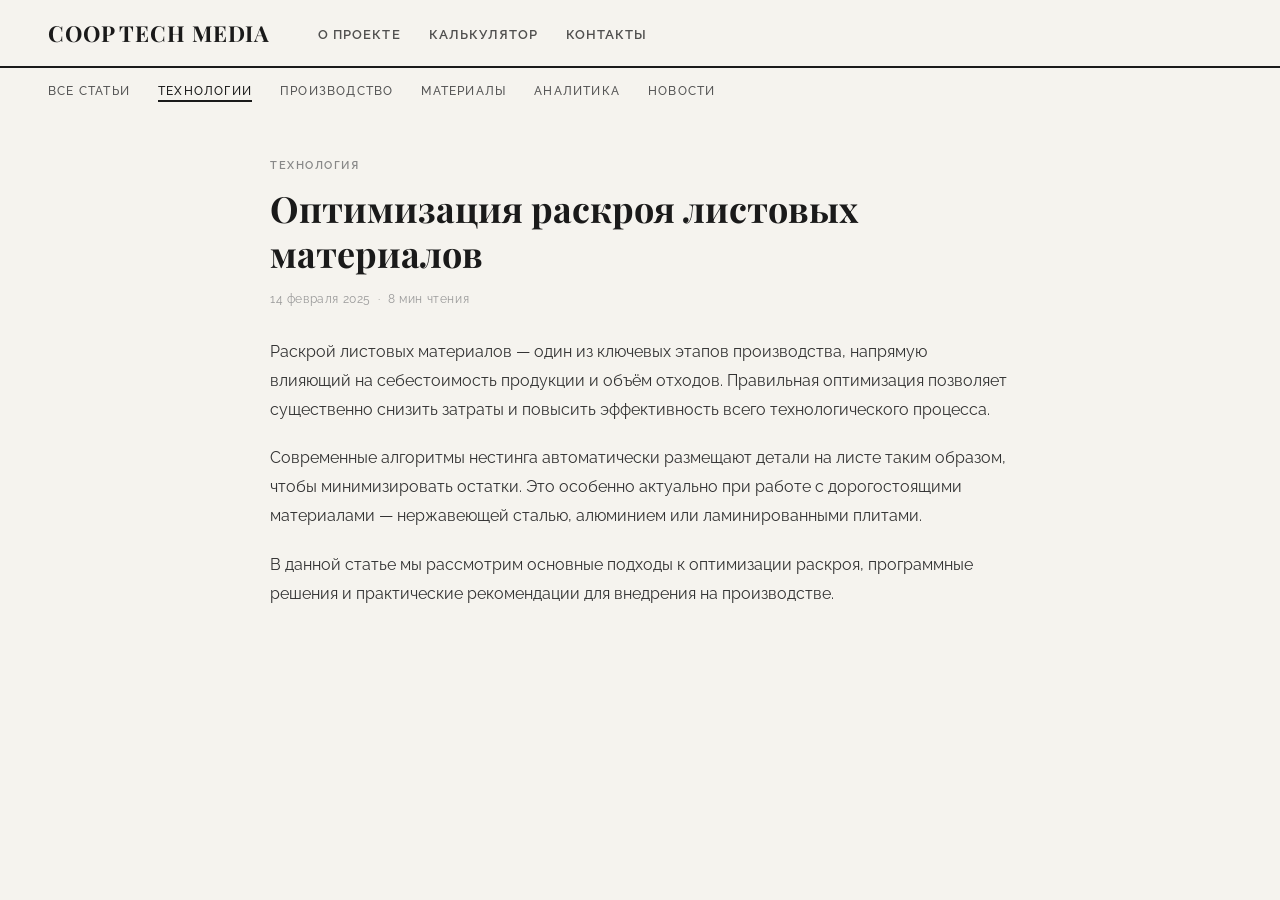
==== index.html @ 6849e45e "ilya jaber" ====
<!DOCTYPE html>
<html lang="ru">
<head>
  <meta charset="UTF-8" />
  <meta name="viewport" content="width=device-width, initial-scale=1.0"/>
  <title>Coop Tech Media</title>
  <link rel="stylesheet" href="style.css" />
</head>
<body>

<nav class="top-nav">
  <a class="logo" href="#">COOP TECH MEDIA</a>
  <ul class="top-nav-links">
    <li><a href="index.html">О проекте</a></li>
    <li><a href="calculator.html" class="active">Калькулятор</a></li>
    <li><a href="contacts.html">Контакты</a></li>
  </ul>
</nav>

<div class="divider"></div>

<nav class="sub-nav">
  <ul class="sub-nav-links">
    <li><a href="#">Все статьи</a></li>
    <li><a href="#" class="active">Технологии</a></li>
    <li><a href="#">Производство</a></li>
    <li><a href="#">Материалы</a></li>
    <li><a href="#">Аналитика</a></li>
    <li><a href="#">Новости</a></li>
  </ul>
</nav>

<main class="page active" id="page-main">

  <div class="article-header">
    <div class="article-tag">Технология</div>
    <h1 class="article-title">Оптимизация раскроя листовых материалов</h1>
    <div class="article-meta">14 февраля 2025 &nbsp;·&nbsp; 8 мин чтения</div>
  </div>

  <div class="article-body">
    <p>
      Раскрой листовых материалов — один из ключевых этапов производства, напрямую влияющий на себестоимость продукции и объём отходов. Правильная оптимизация позволяет существенно снизить затраты и повысить эффективность всего технологического процесса.
    </p>
    <p>
      Современные алгоритмы нестинга автоматически размещают детали на листе таким образом, чтобы минимизировать остатки. Это особенно актуально при работе с дорогостоящими материалами — нержавеющей сталью, алюминием или ламинированными плитами.
    </p>
    <p>
      В данной статье мы рассмотрим основные подходы к оптимизации раскроя, программные решения и практические рекомендации для внедрения на производстве.
    </p>
  </div>

</main>
</body>
</html>
---- style.css ----
@import url('https://fonts.googleapis.com/css2?family=Playfair+Display:wght@700&family=Raleway:wght@400;500;600&display=swap');

*, *::before, *::after { box-sizing: border-box; margin: 0; padding: 0; }

body {
  font-family: 'Raleway', sans-serif;
  background: #f5f3ee;
  color: #1a1a1a;
  min-height: 100vh;
}

/* ── TOP NAV ── */
.top-nav {
  display: flex;
  align-items: center;
  padding: 18px 48px;
  gap: 36px;
  background: #f5f3 ee;
}

.logo {
  font-family: 'Playfair Display', serif;
  font-size: 22px;
  font-weight: 700;
  letter-spacing: 0.04em;
  color: #1a1a1a;
  text-decoration: none;
  white-space: nowrap;
  margin-right: 12px; /* внешний отступ */
}

.top-nav-links {
  display: flex;
  gap: 28px;
  list-style: none;
}

.top-nav-links a {
  font-size: 13px;
  font-weight: 600;
  letter-spacing: 0.08em;
  text-transform: uppercase;
  color: #1a1a1a;
  text-decoration: none;
  opacity: 0.75;
}

/* ── BLACK DIVIDER ── */
.divider {
  width: 100%;
  height: 2px;
  background: #1a1a1a;
}

/* ── SECONDARY NAV ── */
.sub-nav {
  display: flex;
  align-items: center;
  padding: 12px 48px;
  gap: 32px;
  background: #f5f3ee;
}

.sub-nav-links {
  display: flex;
  gap: 28px;
  list-style: none;
}

.sub-nav-links-github{
    display: flex;
    list-style: none;
    align-items: center;
    font-size: 50px;
    text-decoration: none;
}

.sub-nav-links a {
  font-size: 12px;
  font-weight: 500;
  letter-spacing: 0.1em;
  text-transform: uppercase;
  color: #555;
  text-decoration: none;
  transition: color 0.2s;
  cursor: pointer;
}

.sub-nav-links .active {
  color: #1a1a1a;
  border-bottom: 2px solid #1a1a1a;
  padding-bottom: 2px;
}

/* ── PAGES ── */
.page.active { 
  display: flex; 
  flex-direction: column; 
  align-items: center; 
  padding: 48px 48px 64px; 
  gap: 32px; 
}

/* ── ARTICLE PAGE ── */
.article-header {
  max-width: 740px;
  width: 100%;
  text-align: left;
}

.article-tag {
  font-size: 11px;
  font-weight: 600;
  letter-spacing: 0.14em;
  text-transform: uppercase;
  color: #888;
  margin-bottom: 14px;
}

.article-title {
  font-family: 'Playfair Display', serif;
  font-size: 36px;
  line-height: 1.25;
  color: #1a1a1a;
  margin-bottom: 16px;
}

.article-meta {
  font-size: 12px;
  color: #999;
  letter-spacing: 0.05em;
}

/* ── ARTICLE BODY ── */
.article-body {
  max-width: 740px;
  width: 100%;
  font-size: 16px;
  line-height: 1.8;
  color: #333;
}
.article-body p { margin-bottom: 20px; }

/* ── CALCULATOR  ── */
.calc-page {
  padding: 48px 48px 64px;
}

.calc-page {
  display: flex;
  flex-direction: column;
  align-items: center;
  padding: 48px 48px 64px;
}

.calc-wrapper {
  background: #1a1a1a;
  border-radius: 20px;
  padding: 24px;
  width: 320px;
  box-shadow: 0 24px 64px rgba(0,0,0,0.25);
}

.calc-display {
  background: #2c2c2c;
  border-radius: 12px;
  padding: 20px 20px 12px;
  margin-bottom: 20px;
  text-align: right;
}

.calc-display .current-val {
  font-family: 'Playfair Display', serif;
  font-size: 42px;
  color: #f5f3ee;
  letter-spacing: -0.02em;
}

.calc-row {
  display: grid;
  grid-template-columns: repeat(4, 1fr);
  gap: 10px;
  margin-bottom: 10px;
}

.calc-btn {
  border: none;
  border-radius: 10px;
  padding: 18px 0;
  font-family: 'Raleway', sans-serif;
  font-size: 16px;
  font-weight: 600;
  cursor: pointer;
  transition: filter 0.15s, transform 0.1s;
}


.calc-btn:active { transform: scale(0.97); }

.calc-btn.digit  { background: #3a3a3a; color: #f5f3ee; }
.calc-btn.op     { background: #555;    color: #f5f3ee; }
.calc-btn.accent { background: #e8a045; color: #fff; }
.calc-btn.equal  { background: #e8a045; color: #fff; grid-column: span 2; }

.calc-select {
  background: #3a3a3a;
  color: #f5f3ee;
  border: none;
  border-radius: 10px;
  padding: 12px 10px;
  font-family: 'Raleway', sans-serif;
  font-size: 13px;
  font-weight: 600;
  cursor: pointer;
  width: 100%;
}
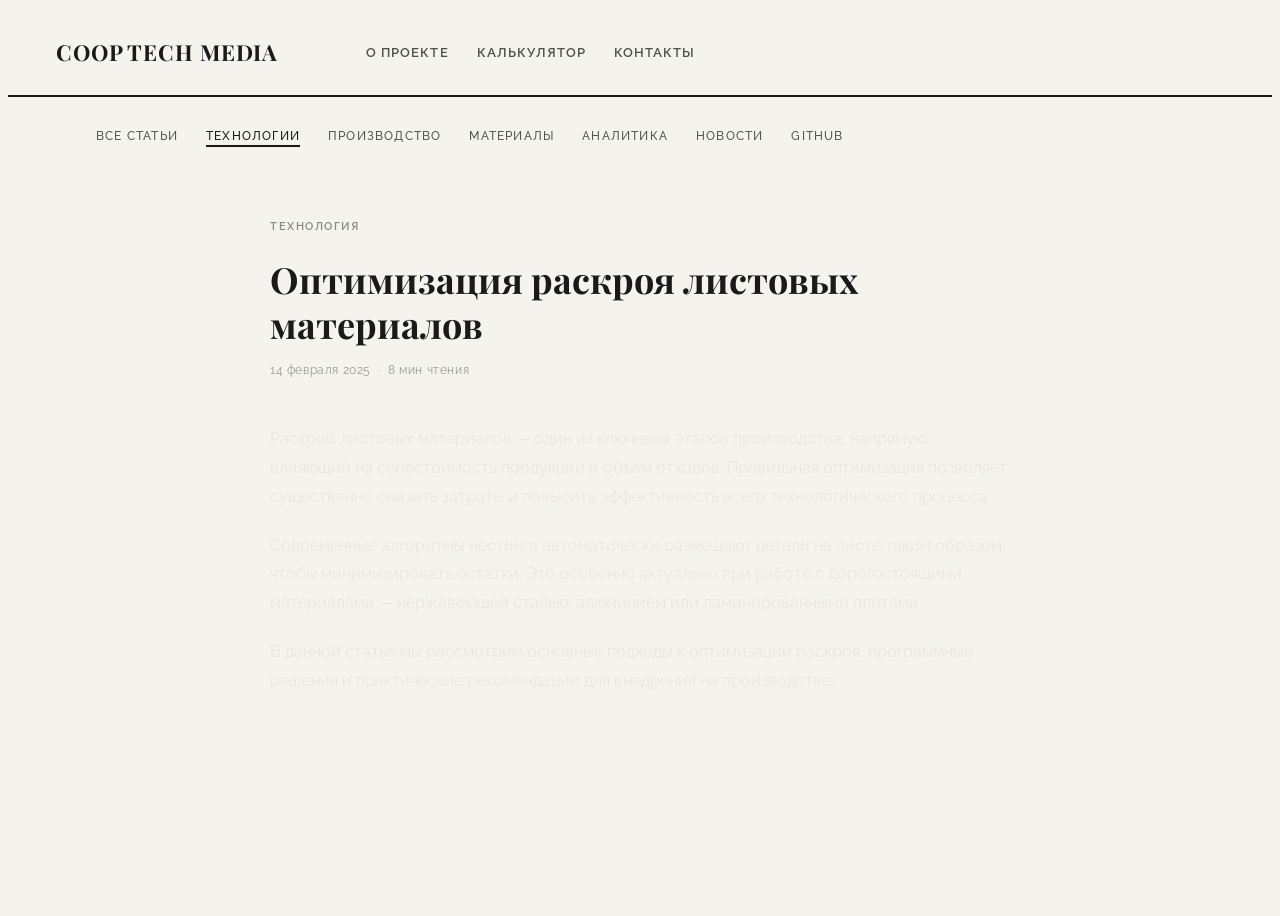
==== commit 8dd1569e: "Lab_2 done" ====
--- a/index.html
+++ b/index.html
@@ -27,6 +27,7 @@
     <li><a href="#">Материалы</a></li>
     <li><a href="#">Аналитика</a></li>
     <li><a href="#">Новости</a></li>
+    <li><a href="https://github.com/GibertyMilov/NAP_course_2026/tree/Lab_1">Github</a></li> 
   </ul>
 </nav>
 
--- a/style.css
+++ b/style.css
@@ -1,6 +1,4 @@
 @import url('https://fonts.googleapis.com/css2?family=Playfair+Display:wght@700&family=Raleway:wght@400;500;600&display=swap');
-
-*, *::before, *::after { box-sizing: border-box; margin: 0; padding: 0; }
 
 body {
   font-family: 'Raleway', sans-serif;
@@ -9,7 +7,7 @@
   min-height: 100vh;
 }
 
-/* ── TOP NAV ── */
+
 .top-nav {
   display: flex;
   align-items: center;
@@ -26,7 +24,7 @@
   color: #1a1a1a;
   text-decoration: none;
   white-space: nowrap;
-  margin-right: 12px; /* внешний отступ */
+  margin-right: 12px; 
 }
 
 .top-nav-links {
@@ -45,14 +43,13 @@
   opacity: 0.75;
 }
 
-/* ── BLACK DIVIDER ── */
 .divider {
   width: 100%;
   height: 2px;
   background: #1a1a1a;
 }
 
-/* ── SECONDARY NAV ── */
+
 .sub-nav {
   display: flex;
   align-items: center;
@@ -92,7 +89,7 @@
   padding-bottom: 2px;
 }
 
-/* ── PAGES ── */
+
 .page.active { 
   display: flex; 
   flex-direction: column; 
@@ -101,7 +98,7 @@
   gap: 32px; 
 }
 
-/* ── ARTICLE PAGE ── */
+
 .article-header {
   max-width: 740px;
   width: 100%;
@@ -131,17 +128,16 @@
   letter-spacing: 0.05em;
 }
 
-/* ── ARTICLE BODY ── */
+
 .article-body {
   max-width: 740px;
   width: 100%;
   font-size: 16px;
   line-height: 1.8;
-  color: #333;
+  color: #ece4e4;
 }
 .article-body p { margin-bottom: 20px; }
 
-/* ── CALCULATOR  ── */
 .calc-page {
   padding: 48px 48px 64px;
 }
@@ -174,6 +170,14 @@
   font-size: 42px;
   color: #f5f3ee;
   letter-spacing: -0.02em;
+}
+
+.history-text {
+    font-size: 11px;
+    color: #aaaaaa;       
+    margin-bottom: 8px;
+    min-height: 32px;
+    word-break: break-all;
 }
 
 .calc-row {
